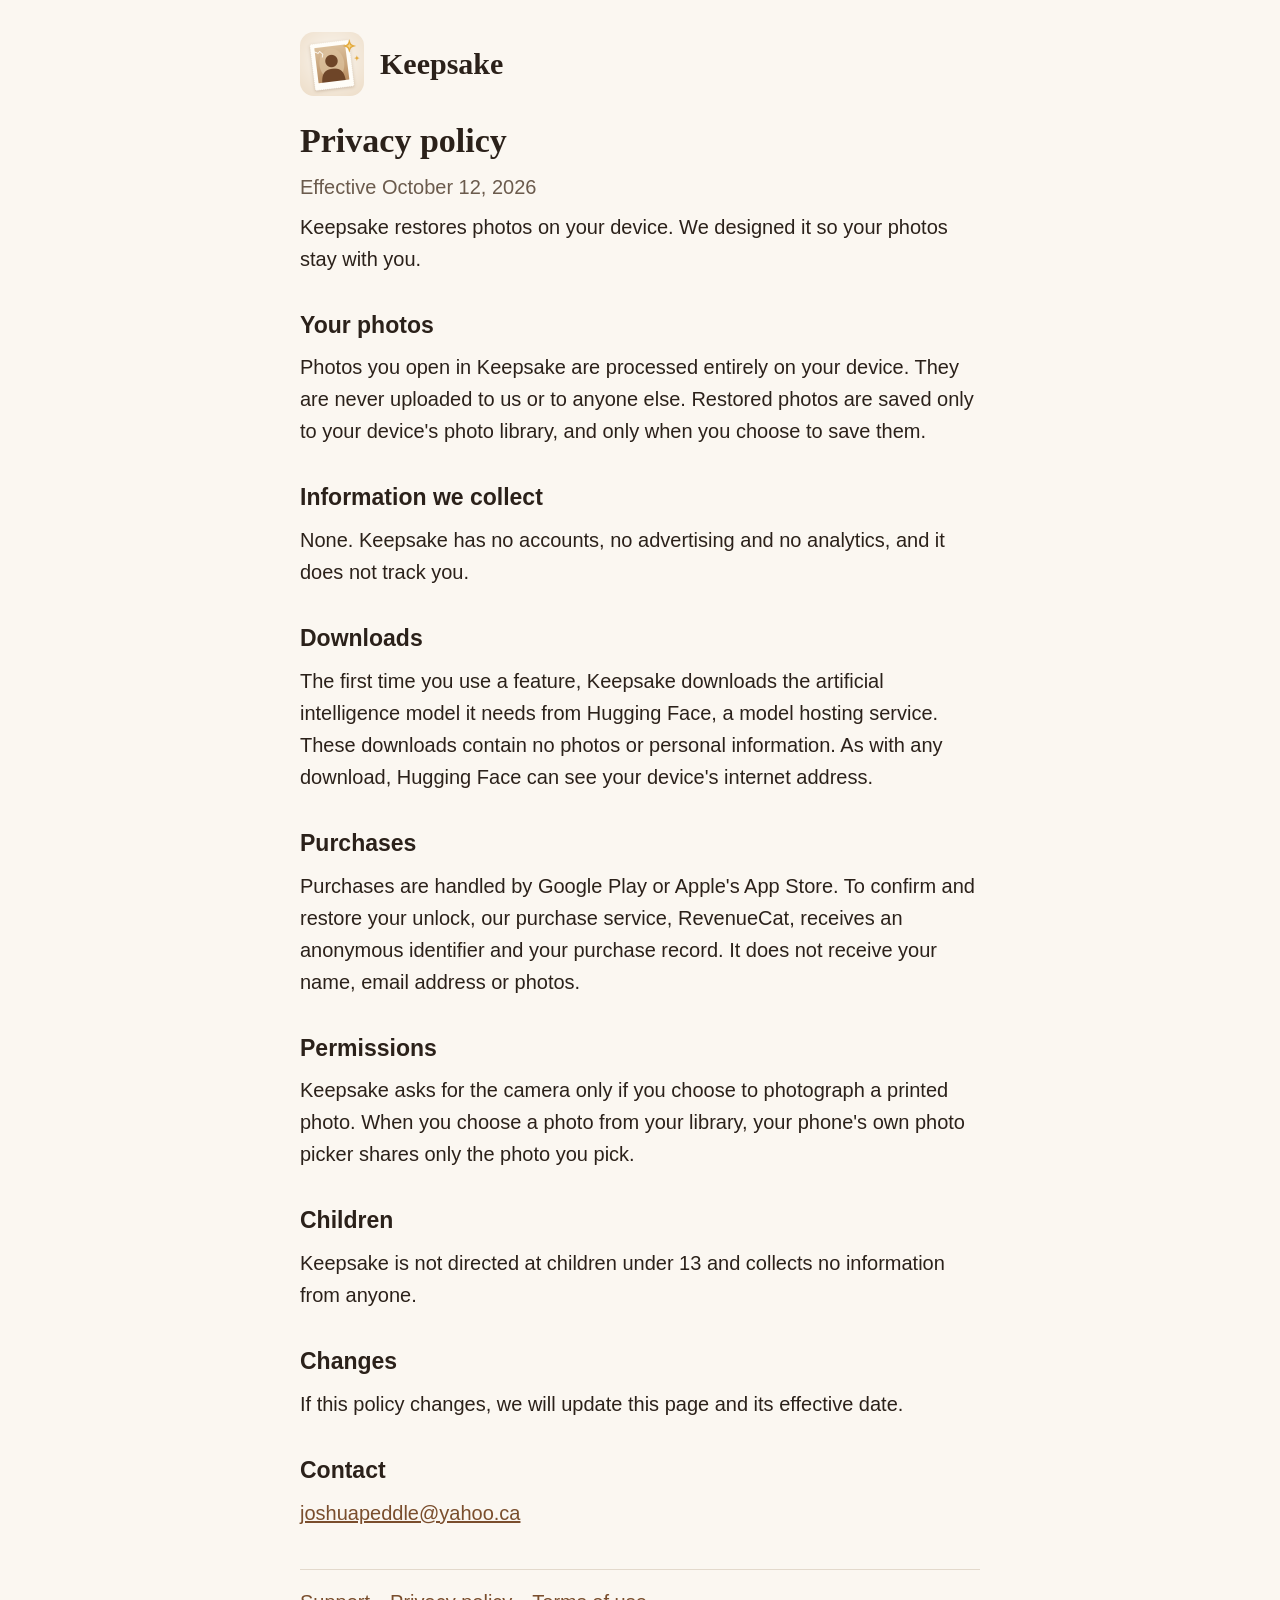
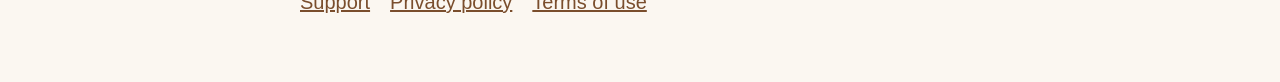
==== privacy.html @ b8502ca9 "Keepsake support, privacy policy and terms of use" ====
<!doctype html><html lang="en"><head><meta charset="utf-8"><meta name="viewport" content="width=device-width, initial-scale=1"><link rel="stylesheet" href="style.css"><link rel="icon" href="icon.png"><title>Keepsake: privacy policy</title></head><body><main><header><img src="icon.png" alt=""><a href="./">Keepsake</a></header>
<h1>Privacy policy</h1>
<p class="muted">Effective October 12, 2026</p>
<p>Keepsake restores photos on your device. We designed it so your photos stay with you.</p>
<h2>Your photos</h2>
<p>Photos you open in Keepsake are processed entirely on your device. They are never uploaded to us or to anyone else. Restored photos are saved only to your device's photo library, and only when you choose to save them.</p>
<h2>Information we collect</h2>
<p>None. Keepsake has no accounts, no advertising and no analytics, and it does not track you.</p>
<h2>Downloads</h2>
<p>The first time you use a feature, Keepsake downloads the artificial intelligence model it needs from Hugging Face, a model hosting service. These downloads contain no photos or personal information. As with any download, Hugging Face can see your device's internet address.</p>
<h2>Purchases</h2>
<p>Purchases are handled by Google Play or Apple's App Store. To confirm and restore your unlock, our purchase service, RevenueCat, receives an anonymous identifier and your purchase record. It does not receive your name, email address or photos.</p>
<h2>Permissions</h2>
<p>Keepsake asks for the camera only if you choose to photograph a printed photo. When you choose a photo from your library, your phone's own photo picker shares only the photo you pick.</p>
<h2>Children</h2>
<p>Keepsake is not directed at children under 13 and collects no information from anyone.</p>
<h2>Changes</h2>
<p>If this policy changes, we will update this page and its effective date.</p>
<h2>Contact</h2>
<p><a href="mailto:joshuapeddle@yahoo.ca">joshuapeddle@yahoo.ca</a></p>
<nav><a href="./">Support</a><a href="privacy.html">Privacy policy</a><a href="terms.html">Terms of use</a></nav></main></body></html>
---- style.css ----
:root {
  --bg: #FBF7F1;
  --surface: #FFFFFF;
  --text: #2B211A;
  --muted: #6B5B4D;
  --primary: #7A4E2D;
  --border: #E3D9CC;
}
@media (prefers-color-scheme: dark) {
  :root { --bg: #121212; --surface: #1D1915; --text: #F3ECE3; --muted: #BFAF9E; --primary: #E2B48A; --border: #3A322B; }
}
* { box-sizing: border-box; }
body {
  margin: 0;
  background: var(--bg);
  color: var(--text);
  font: 20px/1.6 -apple-system, BlinkMacSystemFont, "Segoe UI", Roboto, Helvetica, Arial, sans-serif;
}
main { max-width: 720px; margin: 0 auto; padding: 32px 20px 64px; }
header { display: flex; align-items: center; gap: 16px; margin-bottom: 8px; }
header img { width: 64px; height: 64px; border-radius: 14px; }
header a { color: var(--text); text-decoration: none; font: 700 30px/1.2 Georgia, serif; }
h1 { font: 700 34px/1.25 Georgia, serif; margin: 24px 0 8px; }
h2 { font-size: 23px; margin: 32px 0 4px; }
p, li { margin: 8px 0; }
a { color: var(--primary); }
.muted { color: var(--muted); }
.card { background: var(--surface); border: 1px solid var(--border); border-radius: 16px; padding: 4px 20px; margin: 20px 0; }
nav { margin-top: 40px; padding-top: 16px; border-top: 1px solid var(--border); display: flex; gap: 20px; flex-wrap: wrap; }
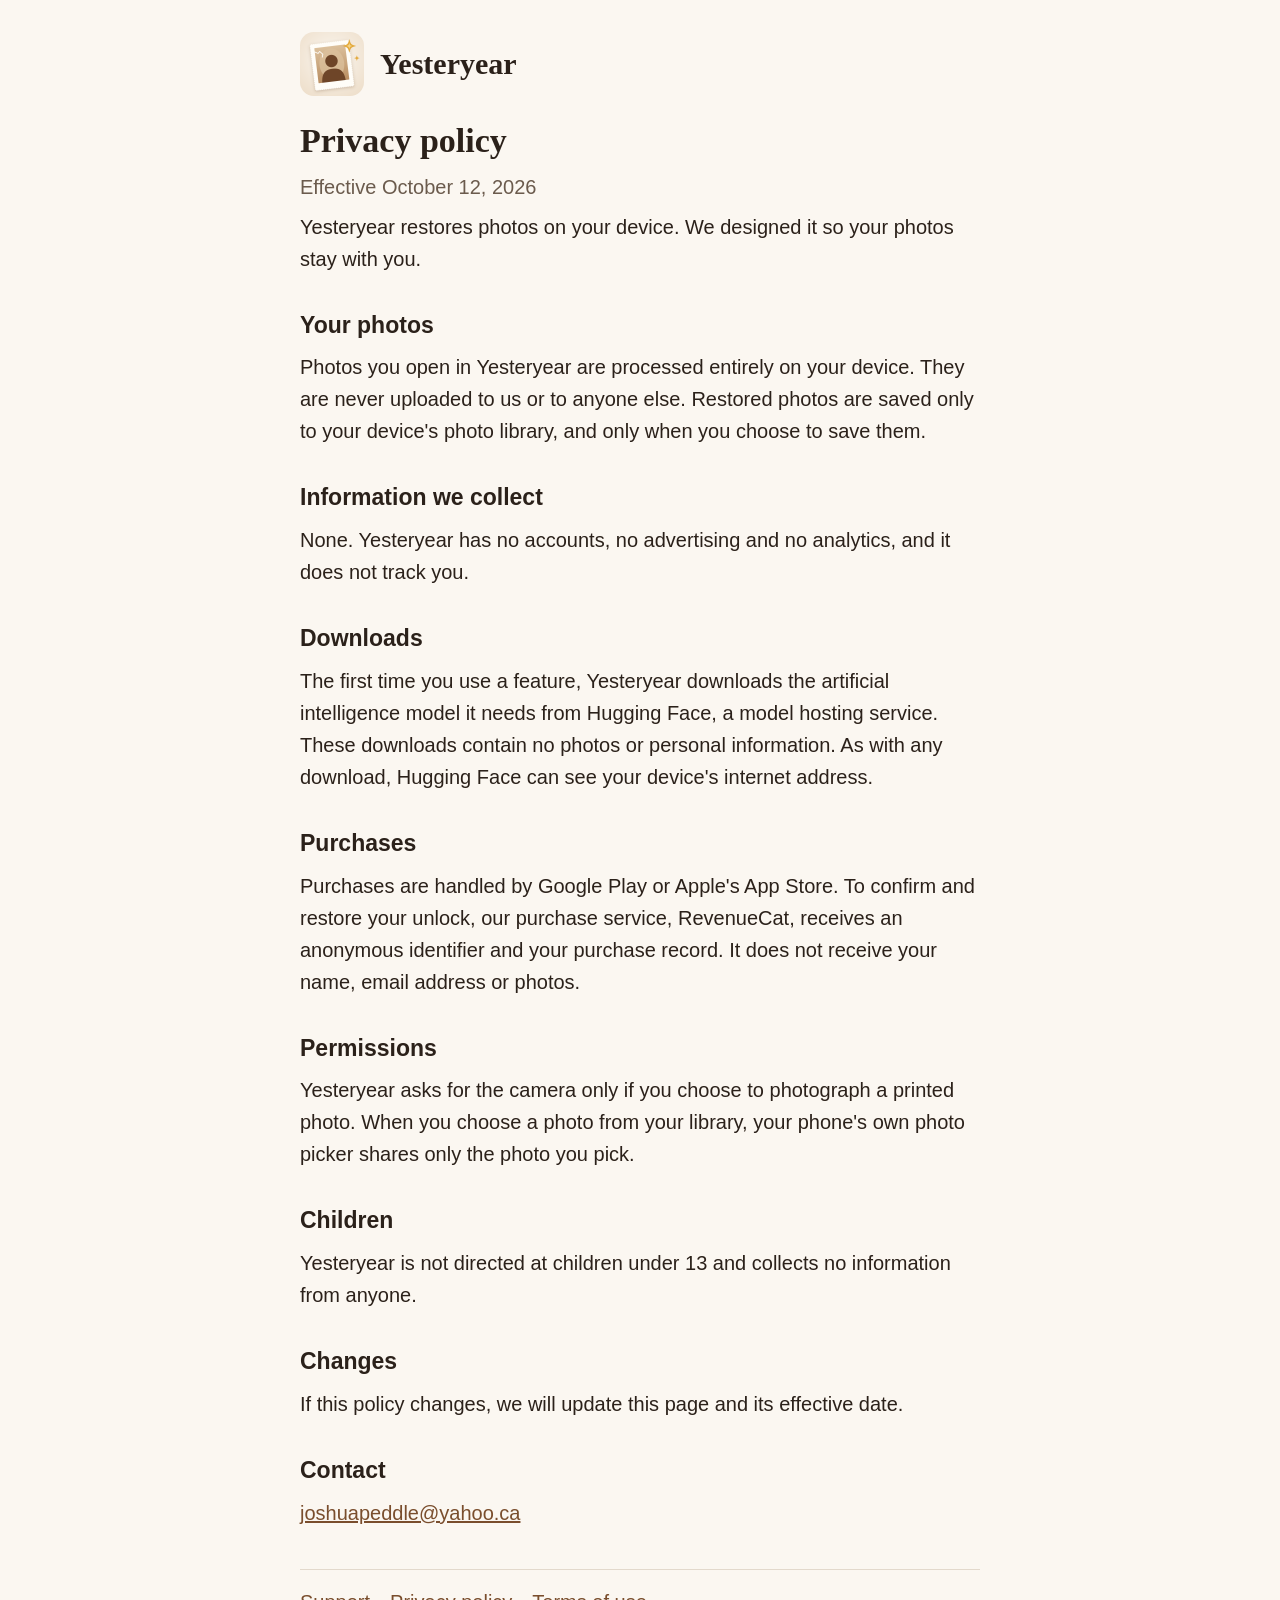
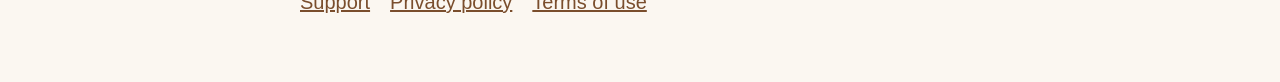
==== commit 4068d749: "Rename the app to Yesteryear" ====
--- a/privacy.html
+++ b/privacy.html
@@ -1,19 +1,19 @@
-<!doctype html><html lang="en"><head><meta charset="utf-8"><meta name="viewport" content="width=device-width, initial-scale=1"><link rel="stylesheet" href="style.css"><link rel="icon" href="icon.png"><title>Keepsake: privacy policy</title></head><body><main><header><img src="icon.png" alt=""><a href="./">Keepsake</a></header>
+<!doctype html><html lang="en"><head><meta charset="utf-8"><meta name="viewport" content="width=device-width, initial-scale=1"><link rel="stylesheet" href="style.css"><link rel="icon" href="icon.png"><title>Yesteryear: privacy policy</title></head><body><main><header><img src="icon.png" alt=""><a href="./">Yesteryear</a></header>
 <h1>Privacy policy</h1>
 <p class="muted">Effective October 12, 2026</p>
-<p>Keepsake restores photos on your device. We designed it so your photos stay with you.</p>
+<p>Yesteryear restores photos on your device. We designed it so your photos stay with you.</p>
 <h2>Your photos</h2>
-<p>Photos you open in Keepsake are processed entirely on your device. They are never uploaded to us or to anyone else. Restored photos are saved only to your device's photo library, and only when you choose to save them.</p>
+<p>Photos you open in Yesteryear are processed entirely on your device. They are never uploaded to us or to anyone else. Restored photos are saved only to your device's photo library, and only when you choose to save them.</p>
 <h2>Information we collect</h2>
-<p>None. Keepsake has no accounts, no advertising and no analytics, and it does not track you.</p>
+<p>None. Yesteryear has no accounts, no advertising and no analytics, and it does not track you.</p>
 <h2>Downloads</h2>
-<p>The first time you use a feature, Keepsake downloads the artificial intelligence model it needs from Hugging Face, a model hosting service. These downloads contain no photos or personal information. As with any download, Hugging Face can see your device's internet address.</p>
+<p>The first time you use a feature, Yesteryear downloads the artificial intelligence model it needs from Hugging Face, a model hosting service. These downloads contain no photos or personal information. As with any download, Hugging Face can see your device's internet address.</p>
 <h2>Purchases</h2>
 <p>Purchases are handled by Google Play or Apple's App Store. To confirm and restore your unlock, our purchase service, RevenueCat, receives an anonymous identifier and your purchase record. It does not receive your name, email address or photos.</p>
 <h2>Permissions</h2>
-<p>Keepsake asks for the camera only if you choose to photograph a printed photo. When you choose a photo from your library, your phone's own photo picker shares only the photo you pick.</p>
+<p>Yesteryear asks for the camera only if you choose to photograph a printed photo. When you choose a photo from your library, your phone's own photo picker shares only the photo you pick.</p>
 <h2>Children</h2>
-<p>Keepsake is not directed at children under 13 and collects no information from anyone.</p>
+<p>Yesteryear is not directed at children under 13 and collects no information from anyone.</p>
 <h2>Changes</h2>
 <p>If this policy changes, we will update this page and its effective date.</p>
 <h2>Contact</h2>
